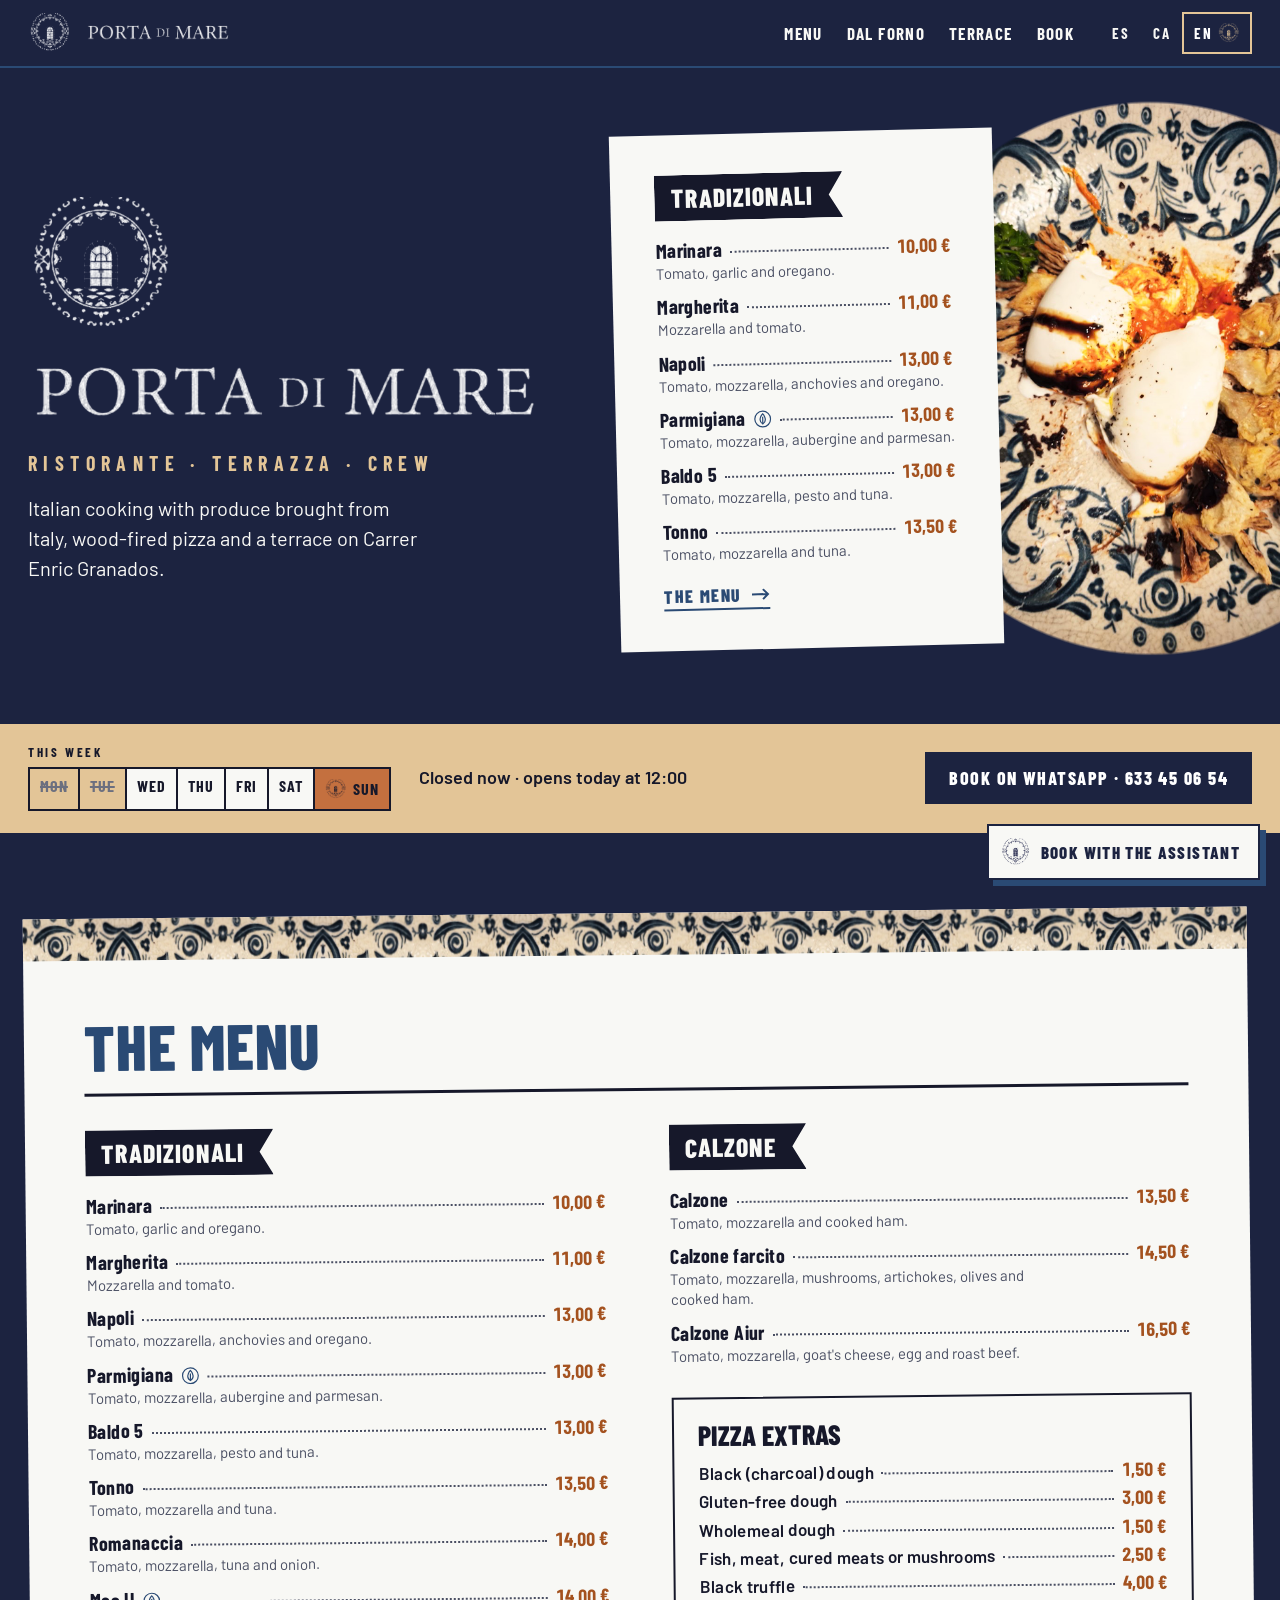
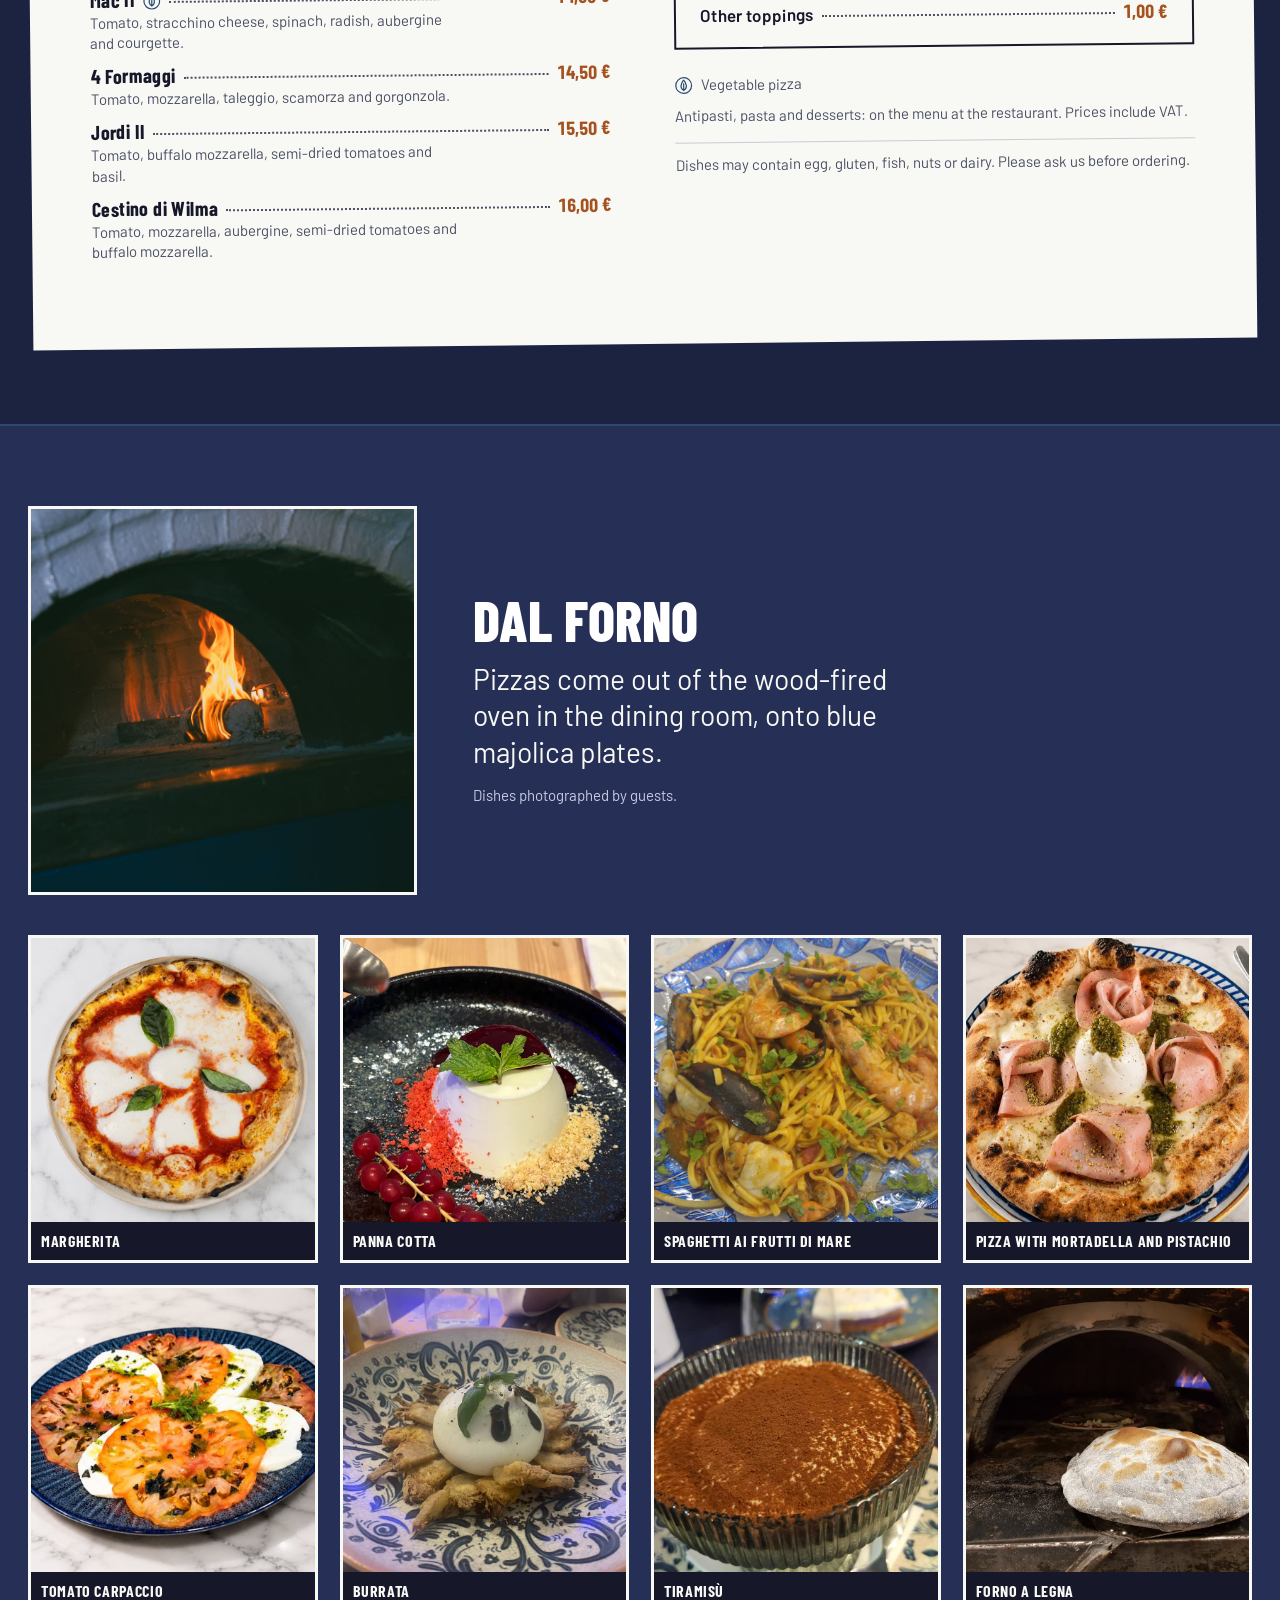
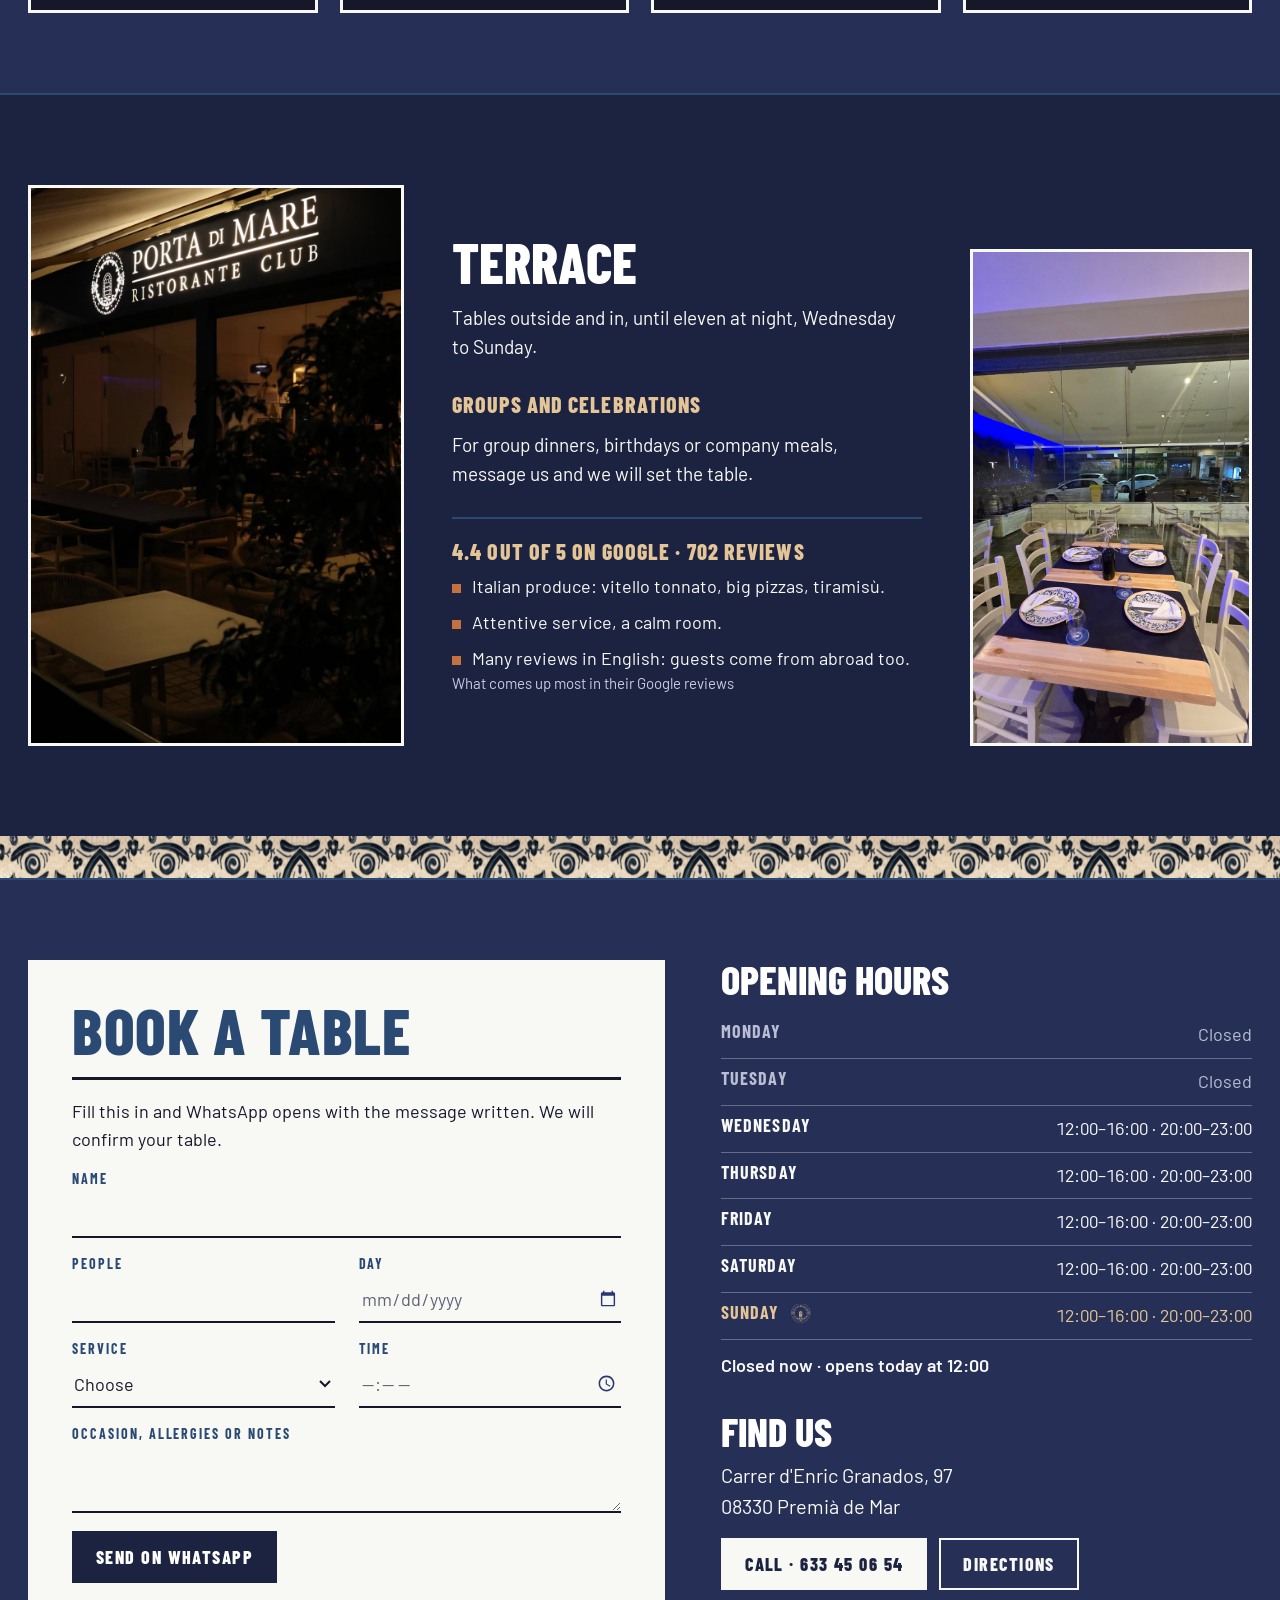
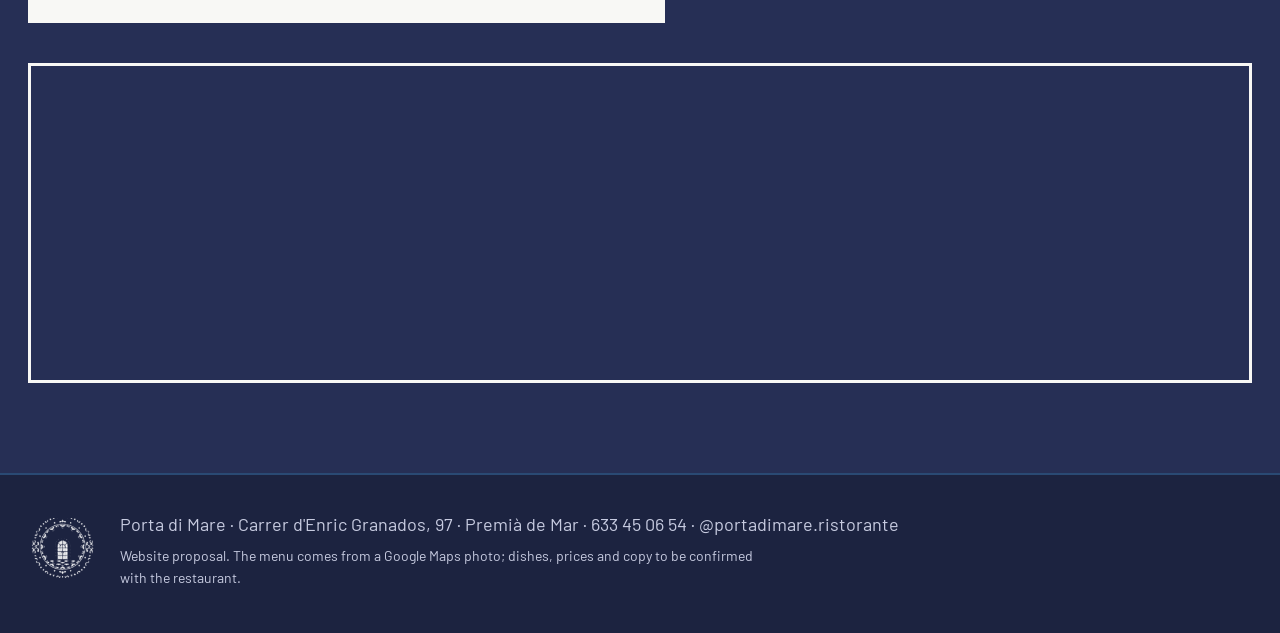
==== index.html @ a1a08112 "Porta di Mare: web, libro de reservas y asistente Web de una página en tres idiomas con la carta, pa" ====
﻿<!doctype html>
<html lang="es">
<head>
<meta charset="utf-8">
<meta name="viewport" content="width=device-width,initial-scale=1">
<meta name="robots" content="noindex,nofollow">
<title>Porta di Mare · Ristorante · Terrazza · Premià de Mar</title>
<meta name="description" content="Porta di Mare, ristorante italiano con horno de leña y terraza en Premià de Mar. Carta de pizzas con precios y reservas por WhatsApp.">
<meta name="theme-color" content="#1c2340">
<link rel="preload" href="fonts/BarlowCondensed-700normal-latin.woff2" as="font" type="font/woff2" crossorigin>
<link rel="stylesheet" href="fonts.css">
<link rel="stylesheet" href="comun.css">
<link rel="stylesheet" href="pdm.css?v=5">
<link rel="stylesheet" href="chat.css?v=2">
</head>
<body>
<a class="salta" href="#carta">Saltar a la carta</a>

<header class="barra">
  <div class="barra-in">
    <a class="barra-marca" href="#inicio" aria-label="Porta di Mare, inicio"><span class="mascara medallon-mask"></span><span class="mascara nombre-mask"></span></a>
    <nav class="barra-nav" aria-label="Secciones">
      <a href="#carta" data-t="nav.carta">Carta</a>
      <a href="#forno" data-t="nav.forno">Dal forno</a>
      <a href="#terrazza" data-t="nav.terrazza">Terrazza</a>
      <a href="#reserva" data-t="nav.reserva">Reservar</a>
    </nav>
    <div class="idiomas" role="group" aria-label="Idioma" data-t-attr="aria-label:nav.idioma">
      <button type="button" data-lang="es" aria-pressed="true" lang="es" aria-label="Castellano">ES</button>
      <button type="button" data-lang="ca" aria-pressed="false" lang="ca" aria-label="Català">CA</button>
      <button type="button" data-lang="en" aria-pressed="false" lang="en" aria-label="English">EN</button>
    </div>
  </div>
</header>

<main>
  <!-- La mesa puesta -->
  <section class="mesa" id="inicio" aria-labelledby="titulo">
    <div class="mesa-in">
      <div class="casa">
        <h1 id="titulo" class="sr">Porta di Mare · Ristorante · Terrazza · Crew</h1>
        <span class="mascara medallon-mask medallon-grande" aria-hidden="true"></span>
        <span class="mascara nombre-mask nombre-grande" aria-hidden="true"></span>
        <p class="lema">Ristorante · Terrazza · Crew</p>
        <p class="linea" data-t="hero.linea">Cocina italiana con producto traído de Italia, pizza al horno de leña y terraza en la calle Enric Granados.</p>
      </div>

      <div class="hoja hoja-mesa">
        <p class="cinta" data-t="carta.tradizionali">Tradizionali</p>
        <ul class="platos" data-carta="pizzas" data-limite="6"></ul>
        <a class="hoja-mas" href="#carta"><span data-t="carta.titulo">La carta</span><span class="flecha" aria-hidden="true"></span></a>
      </div>

      <figure class="plato-mesa" aria-hidden="true">
        <img src="img/plato.png" alt="" width="820" height="820">
      </figure>
    </div>

    <div class="tabla-pino">
      <div class="tabla-in">
        <div class="semana-bloque">
          <p class="etq" data-t="semana">Esta semana</p>
          <ol class="semana" data-semana></ol>
        </div>
        <p class="estado" data-estado aria-live="polite"></p>
        <a class="boton" data-wa-link href="https://wa.me/34633450654" target="_blank" rel="noopener"><span data-t="hero.reservar">Reservar por WhatsApp</span> · 633 45 06 54</a>
      </div>
    </div>
  </section>

  <!-- La carta completa, como su hoja impresa -->
  <section class="seccion-carta" id="carta" aria-labelledby="carta-titulo">
    <div class="hoja hoja-grande">
      <h2 id="carta-titulo" class="hoja-titulo" data-t="carta.titulo">La carta</h2>
      <div class="hoja-cols">
        <div>
          <h3 class="cinta" data-t="carta.tradizionali">Tradizionali</h3>
          <ul class="platos" data-carta="pizzas"></ul>
        </div>
        <div>
          <h3 class="cinta" data-t="carta.calzone">Calzone</h3>
          <ul class="platos" data-carta="calzone"></ul>
          <div class="recuadro">
            <h3 class="recuadro-t" data-t="carta.supl">Suplementos de pizza</h3>
            <ul class="platos platos-supl" data-carta="suplementos"></ul>
          </div>
          <p class="hoja-nota"><span class="vegetal" aria-hidden="true"></span> <span data-t="carta.vegetal">Pizza vegetal, con verduras</span></p>
          <p class="hoja-nota" data-t="carta.nota">Antipasti, pasta y postres: en la carta del local. Precios con IVA.</p>
          <p class="hoja-nota alerg" data-t="carta.alerg">Los productos pueden contener huevo, gluten, pescado, frutos de cáscara o lácteos. Consúltanos antes de pedir.</p>
        </div>
      </div>
    </div>
  </section>

  <!-- Dal forno: el horno y los platos de mayólica -->
  <section class="forno" id="forno" aria-labelledby="forno-titulo">
    <div class="forno-in">
      <figure class="foto foto-horno">
        <img src="img/p/165.jpg" alt="El horno de leña de Porta di Mare encendido" loading="lazy" width="800" height="800">
      </figure>
      <div class="forno-texto">
        <h2 id="forno-titulo" class="titulo" data-t="forno.titulo">Dal forno</h2>
        <p data-t="forno.texto">Las pizzas salen del horno de leña de la sala. Los platos, en mayólica azul.</p>
        <p class="nota" data-t="forno.nota">Platos fotografiados por los clientes.</p>
      </div>
      <ul class="platos-foto" data-galeria>
        <li class="foto"><img src="img/p/009.jpg" alt="Pizza margherita con albahaca, vista desde arriba" loading="lazy" width="800" height="800"><span class="pie-foto" data-t="p.009">Margherita</span></li>
        <li class="foto"><img src="img/p/097.jpg" alt="Panna cotta con frutos rojos en plato negro" loading="lazy" width="800" height="800"><span class="pie-foto" data-t="p.097">Panna cotta</span></li>
        <li class="foto"><img src="img/p/030.jpg" alt="Espaguetis con marisco en plato de mayólica" loading="lazy" width="800" height="800"><span class="pie-foto" data-t="p.030">Spaghetti ai frutti di mare</span></li>
        <li class="foto"><img src="img/p/005.jpg" alt="Pizza con mortadela, burrata y pesto de pistacho" loading="lazy" width="800" height="800"><span class="pie-foto" data-t="p.005">Pizza con mortadela y pistacho</span></li>
        <li class="foto"><img src="img/p/121.jpg" alt="Carpaccio de tomate con burrata en plato azul" loading="lazy" width="800" height="800"><span class="pie-foto" data-t="p.121">Carpaccio de tomate</span></li>
        <li class="foto"><img src="img/p/052.jpg" alt="Burrata con verduras fritas en plato de mayólica azul, vista desde arriba" loading="lazy" width="800" height="800"><span class="pie-foto" data-t="p.052">Burrata</span></li>
        <li class="foto"><img src="img/p/029.jpg" alt="Tiramisù con cacao, visto desde arriba" loading="lazy" width="800" height="800"><span class="pie-foto" data-t="p.014">Tiramisù</span></li>
        <li class="foto"><img src="img/p/147.jpg" alt="Una pizza dentro del horno de leña" loading="lazy" width="800" height="800"><span class="pie-foto">Forno a legna</span></li>
      </ul>
    </div>
  </section>

  <!-- Terrazza: de noche, grupos y opiniones -->
  <section class="terrazza" id="terrazza" aria-labelledby="terr-titulo">
    <div class="terr-in">
      <figure class="foto foto-rotulo">
        <img src="img/p/001v.jpg" alt="El rótulo iluminado «Porta di Mare · Ristorante Club» y la terraza de noche" loading="lazy" width="900" height="1350">
      </figure>
      <div class="terr-texto">
        <h2 id="terr-titulo" class="titulo" data-t="terr.titulo">Terrazza</h2>
        <p data-t="terr.texto">Mesas fuera y dentro, hasta las once de la noche de miércoles a domingo.</p>
        <h3 class="sub" data-t="terr.grupos">Grupos y celebraciones</h3>
        <p data-t="terr.grupos.t">Para cenas de grupo, cumpleaños o empresa, escríbenos y preparamos la mesa.</p>
        <div class="opiniones">
          <h3 class="sub" data-t="op.titulo">4,4 de 5 en Google · 702 opiniones</h3>
          <ul>
            <li data-t="op.t1">Producto italiano: vitello tonnato, pizzas grandes, tiramisù.</li>
            <li data-t="op.t2">Servicio atento y ambiente tranquilo.</li>
            <li data-t="op.t3">Muchas opiniones en inglés: vienen también de fuera.</li>
          </ul>
          <p class="nota" data-t="op.nota">Lo que más se repite en sus opiniones de Google</p>
        </div>
      </div>
      <figure class="foto foto-mesa">
        <img src="img/p/072v.jpg" alt="Una mesa puesta con camino azul marino y platos de mayólica junto a la terraza acristalada" loading="lazy" width="800" height="1422">
      </figure>
    </div>
  </section>

  <div class="cenefa" aria-hidden="true"></div>
  <!-- Reservar y horario -->
  <section class="reserva" id="reserva" aria-labelledby="res-titulo">
    <div class="reserva-in">
      <form class="hoja hoja-form" data-wa="34633450654" data-intro="Hola Porta di Mare, quiero reservar:" data-t-attr="data-intro:f.intro">
        <h2 id="res-titulo" class="hoja-titulo" data-t="res.titulo">Reservar mesa</h2>
        <p data-t="res.texto">Rellena los datos y se abre WhatsApp con el mensaje escrito. Te confirmamos la mesa.</p>
        <div class="campos">
          <label class="campo ancho"><span data-t="f.nombre">Nombre</span><input name="n" required autocomplete="name" data-etiqueta="Nombre" data-t-attr="data-etiqueta:f.nombre"></label>
          <label class="campo"><span data-t="f.personas">Personas</span><input name="p" type="number" min="1" max="60" inputmode="numeric" required data-etiqueta="Personas" data-t-attr="data-etiqueta:f.personas"></label>
          <label class="campo"><span data-t="f.dia">Día</span><input name="d" type="date" required data-etiqueta="Día" data-t-attr="data-etiqueta:f.dia"></label>
          <label class="campo"><span data-t="f.servicio">Servicio</span>
            <select name="s" required data-etiqueta="Servicio" data-t-attr="data-etiqueta:f.servicio">
              <option value="" data-t="f.elige">Elige</option>
              <option data-t="f.comida">Comida</option>
              <option data-t="f.cena">Cena</option>
            </select></label>
          <label class="campo"><span data-t="f.hora">Hora</span><input name="h" type="time" required data-etiqueta="Hora" data-t-attr="data-etiqueta:f.hora"></label>
          <label class="campo ancho"><span data-t="f.notas">Celebración, alergias o comentarios</span><textarea name="x" rows="2" data-etiqueta="Comentarios" data-t-attr="data-etiqueta:f.notas"></textarea></label>
        </div>
        <button class="boton boton-marino" type="submit" data-t="f.enviar">Enviar por WhatsApp</button>
        <button class="chat-alt" type="button" data-abrir-chat hidden>O resérvalo hablando con el asistente</button>
      </form>

      <div class="info">
        <h2 class="titulo" data-t="info.horario">Horario</h2>
        <dl class="tabla">
          <div class="fila cerrada" data-dia="1"><dt data-dl="1">Lunes</dt><dd data-t="cerrado">Cerrado</dd></div>
          <div class="fila cerrada" data-dia="2"><dt data-dl="2">Martes</dt><dd data-t="cerrado">Cerrado</dd></div>
          <div class="fila" data-dia="3"><dt data-dl="3">Miércoles</dt><dd>12:00–16:00 · 20:00–23:00</dd></div>
          <div class="fila" data-dia="4"><dt data-dl="4">Jueves</dt><dd>12:00–16:00 · 20:00–23:00</dd></div>
          <div class="fila" data-dia="5"><dt data-dl="5">Viernes</dt><dd>12:00–16:00 · 20:00–23:00</dd></div>
          <div class="fila" data-dia="6"><dt data-dl="6">Sábado</dt><dd>12:00–16:00 · 20:00–23:00</dd></div>
          <div class="fila" data-dia="0"><dt data-dl="0">Domingo</dt><dd>12:00–16:00 · 20:00–23:00</dd></div>
        </dl>
        <p class="estado" data-estado></p>
        <h2 class="titulo info-donde" data-t="info.donde">Dónde estamos</h2>
        <p class="direccion">Carrer d'Enric Granados, 97<br>08330 Premià de Mar</p>
        <div class="acciones">
          <a class="boton boton-claro" href="tel:+34633450654"><span data-t="info.llamar">Llamar</span> · 633 45 06 54</a>
          <a class="boton boton-hueco" href="https://www.google.com/maps/search/?api=1&amp;query=Porta+di+Mare+Carrer+d%27Enric+Granados+97+Premi%C3%A0+de+Mar" target="_blank" rel="noopener" data-t="info.como">Cómo llegar</a>
        </div>
        
      </div>
      <iframe class="mapa" title="Mapa: Porta di Mare en Premià de Mar" loading="lazy" src="https://www.google.com/maps?q=Porta+di+Mare+Carrer+d%27Enric+Granados+97+Premi%C3%A0+de+Mar&amp;output=embed"></iframe>
    </div>
  </section>
</main>

<footer class="pie">
  <div class="pie-in">
    <span class="mascara medallon-mask pie-medallon" aria-hidden="true"></span>
    <div>
      <p>Porta di Mare · Carrer d'Enric Granados, 97 · Premià de Mar · 633 45 06 54 · @portadimare.ristorante</p>
      <p class="pie-nota" data-t="pie.nota">Propuesta de web. La carta es la de una foto de Google Maps; platos, precios y textos pendientes de confirmar con el restaurante.</p>
    </div>
  </div>
</footer>

<nav class="barra-movil" aria-label="Contacto rápido">
  <a href="tel:+34633450654" data-t="info.llamar">Llamar</a>
  <a class="wa" data-wa-link href="https://wa.me/34633450654" target="_blank" rel="noopener">WhatsApp</a>
</nav>

<script src="supabase-config.js?v=1"></script>
<script src="carta.js?v=1"></script>
<script src="pdm.js?v=4"></script>
<script src="app.js?v=1"></script>
<script src="chat.js?v=4"></script>
</body>
</html>
---- fonts.css ----
﻿@font-face {
  font-family: 'Barlow';
  font-style: italic;
  font-weight: 400;
  font-display: swap;
  src: url(fonts/Barlow-400italic-latin-ext.woff2) format('woff2');
  unicode-range: U+0100-02BA, U+02BD-02C5, U+02C7-02CC, U+02CE-02D7, U+02DD-02FF, U+0304, U+0308, U+0329, U+1D00-1DBF, U+1E00-1E9F, U+1EF2-1EFF, U+2020, U+20A0-20AB, U+20AD-20C4, U+2113, U+2C60-2C7F, U+A720-A7FF;
}
@font-face {
  font-family: 'Barlow';
  font-style: italic;
  font-weight: 400;
  font-display: swap;
  src: url(fonts/Barlow-400italic-latin.woff2) format('woff2');
  unicode-range: U+0000-00FF, U+0131, U+0152-0153, U+02BB-02BC, U+02C6, U+02DA, U+02DC, U+0304, U+0308, U+0329, U+2000-206F, U+20AC, U+2122, U+2191, U+2193, U+2212, U+2215, U+FEFF, U+FFFD;
}
@font-face {
  font-family: 'Barlow';
  font-style: normal;
  font-weight: 400;
  font-display: swap;
  src: url(fonts/Barlow-400normal-latin-ext.woff2) format('woff2');
  unicode-range: U+0100-02BA, U+02BD-02C5, U+02C7-02CC, U+02CE-02D7, U+02DD-02FF, U+0304, U+0308, U+0329, U+1D00-1DBF, U+1E00-1E9F, U+1EF2-1EFF, U+2020, U+20A0-20AB, U+20AD-20C4, U+2113, U+2C60-2C7F, U+A720-A7FF;
}
@font-face {
  font-family: 'Barlow';
  font-style: normal;
  font-weight: 400;
  font-display: swap;
  src: url(fonts/Barlow-400normal-latin.woff2) format('woff2');
  unicode-range: U+0000-00FF, U+0131, U+0152-0153, U+02BB-02BC, U+02C6, U+02DA, U+02DC, U+0304, U+0308, U+0329, U+2000-206F, U+20AC, U+2122, U+2191, U+2193, U+2212, U+2215, U+FEFF, U+FFFD;
}
@font-face {
  font-family: 'Barlow';
  font-style: normal;
  font-weight: 600;
  font-display: swap;
  src: url(fonts/Barlow-600normal-latin-ext.woff2) format('woff2');
  unicode-range: U+0100-02BA, U+02BD-02C5, U+02C7-02CC, U+02CE-02D7, U+02DD-02FF, U+0304, U+0308, U+0329, U+1D00-1DBF, U+1E00-1E9F, U+1EF2-1EFF, U+2020, U+20A0-20AB, U+20AD-20C4, U+2113, U+2C60-2C7F, U+A720-A7FF;
}
@font-face {
  font-family: 'Barlow';
  font-style: normal;
  font-weight: 600;
  font-display: swap;
  src: url(fonts/Barlow-600normal-latin.woff2) format('woff2');
  unicode-range: U+0000-00FF, U+0131, U+0152-0153, U+02BB-02BC, U+02C6, U+02DA, U+02DC, U+0304, U+0308, U+0329, U+2000-206F, U+20AC, U+2122, U+2191, U+2193, U+2212, U+2215, U+FEFF, U+FFFD;
}
@font-face {
  font-family: 'Barlow Condensed';
  font-style: normal;
  font-weight: 500;
  font-display: swap;
  src: url(fonts/BarlowCondensed-500normal-latin-ext.woff2) format('woff2');
  unicode-range: U+0100-02BA, U+02BD-02C5, U+02C7-02CC, U+02CE-02D7, U+02DD-02FF, U+0304, U+0308, U+0329, U+1D00-1DBF, U+1E00-1E9F, U+1EF2-1EFF, U+2020, U+20A0-20AB, U+20AD-20C4, U+2113, U+2C60-2C7F, U+A720-A7FF;
}
@font-face {
  font-family: 'Barlow Condensed';
  font-style: normal;
  font-weight: 500;
  font-display: swap;
  src: url(fonts/BarlowCondensed-500normal-latin.woff2) format('woff2');
  unicode-range: U+0000-00FF, U+0131, U+0152-0153, U+02BB-02BC, U+02C6, U+02DA, U+02DC, U+0304, U+0308, U+0329, U+2000-206F, U+20AC, U+2122, U+2191, U+2193, U+2212, U+2215, U+FEFF, U+FFFD;
}
@font-face {
  font-family: 'Barlow Condensed';
  font-style: normal;
  font-weight: 700;
  font-display: swap;
  src: url(fonts/BarlowCondensed-700normal-latin-ext.woff2) format('woff2');
  unicode-range: U+0100-02BA, U+02BD-02C5, U+02C7-02CC, U+02CE-02D7, U+02DD-02FF, U+0304, U+0308, U+0329, U+1D00-1DBF, U+1E00-1E9F, U+1EF2-1EFF, U+2020, U+20A0-20AB, U+20AD-20C4, U+2113, U+2C60-2C7F, U+A720-A7FF;
}
@font-face {
  font-family: 'Barlow Condensed';
  font-style: normal;
  font-weight: 700;
  font-display: swap;
  src: url(fonts/BarlowCondensed-700normal-latin.woff2) format('woff2');
  unicode-range: U+0000-00FF, U+0131, U+0152-0153, U+02BB-02BC, U+02C6, U+02DA, U+02DC, U+0304, U+0308, U+0329, U+2000-206F, U+20AC, U+2122, U+2191, U+2193, U+2212, U+2215, U+FEFF, U+FFFD;
}
@font-face {
  font-family: 'Barlow Condensed';
  font-style: normal;
  font-weight: 800;
  font-display: swap;
  src: url(fonts/BarlowCondensed-800normal-latin-ext.woff2) format('woff2');
  unicode-range: U+0100-02BA, U+02BD-02C5, U+02C7-02CC, U+02CE-02D7, U+02DD-02FF, U+0304, U+0308, U+0329, U+1D00-1DBF, U+1E00-1E9F, U+1EF2-1EFF, U+2020, U+20A0-20AB, U+20AD-20C4, U+2113, U+2C60-2C7F, U+A720-A7FF;
}
@font-face {
  font-family: 'Barlow Condensed';
  font-style: normal;
  font-weight: 800;
  font-display: swap;
  src: url(fonts/BarlowCondensed-800normal-latin.woff2) format('woff2');
  unicode-range: U+0000-00FF, U+0131, U+0152-0153, U+02BB-02BC, U+02C6, U+02DA, U+02DC, U+0304, U+0308, U+0329, U+2000-206F, U+20AC, U+2122, U+2191, U+2193, U+2212, U+2215, U+FEFF, U+FFFD;
}
---- comun.css ----
/* Piezas comunes: visor de fotos, estado de apertura, día de hoy, menú móvil, accesibilidad.
   Cada web define --acento y --fondo-visor si quiere. */
.visor{border:0;padding:0;background:transparent;max-width:none;max-height:none;width:100vw;height:100vh;overflow:hidden}
.visor::backdrop{background:rgba(10,10,10,.88)}
.visor figure{margin:0;height:100%;display:grid;place-items:center;padding:56px 70px}
.visor img{max-width:100%;max-height:calc(100vh - 140px);object-fit:contain;border-radius:4px}
.visor figcaption{color:#eee;font-size:15px;margin-top:12px;text-align:center}
.visor button{position:fixed;background:rgba(255,255,255,.12);color:#fff;border:0;width:52px;height:52px;border-radius:50%;font-size:30px;line-height:1;cursor:pointer}
.visor button:hover{background:rgba(255,255,255,.25)}
.visor-ant{left:14px;top:50%;transform:translateY(-50%)}
.visor-sig{right:14px;top:50%;transform:translateY(-50%)}
.visor-cerrar{right:14px;top:14px}
[data-galeria] img{cursor:zoom-in}

[data-abierto]{display:inline-flex;align-items:center;gap:8px;font-weight:600}
[data-abierto]::before{content:"";width:9px;height:9px;border-radius:50%;background:currentColor;opacity:.5}
[data-abierto].esta-abierto::before{background:#2fbf5b;opacity:1;box-shadow:0 0 0 4px rgba(47,191,91,.25)}
[data-abierto].esta-cerrado::before{background:#d9534f;opacity:1}

tr.hoy td{font-weight:700}
tr.hoy td:first-child::after{content:" · hoy";font-weight:400;opacity:.75}

.salta{position:absolute;left:-999px;top:0;z-index:99;padding:10px 16px;background:#fff;color:#000}
.salta:focus{left:10px;top:10px}

.mapa{width:100%;aspect-ratio:16/10;border:0;display:block;filter:saturate(.85)}

details.faq{border-bottom:1px solid currentColor;padding:16px 0}
details.faq summary{cursor:pointer;font-weight:700;list-style:none;display:flex;justify-content:space-between;gap:16px}
details.faq summary::-webkit-details-marker{display:none}
details.faq summary::after{content:"+";font-size:1.4em;line-height:1}
details.faq[open] summary::after{content:"–"}
details.faq p{margin:10px 0 0;max-width:62ch}

.resumen-pedido{margin-top:18px;padding:18px 20px;border:2px dashed currentColor;border-radius:10px}
.resumen-pedido p{margin:0 0 8px;font-weight:700}
.resumen-pedido ul{margin:0 0 14px;padding-left:1.1em}
.llamar-pedido{display:inline-block;padding:12px 20px;border-radius:999px;background:#1f7a3e;color:#fff;font-weight:700;text-decoration:none}

@media (prefers-reduced-motion:reduce){*{scroll-behavior:auto!important;animation:none!important;transition:none!important}}
---- pdm.css ----
﻿/* Porta di Mare · la mesa puesta, vista desde arriba.
   Camino de mesa azul marino de fondo, tablas de pino que cruzan, la carta impresa en papel blanco
   con sus cintas negras, platos de mayólica fotografiados desde arriba. Todo plano. */
:root{
  --marino:#1c2340;          /* el camino de mesa */
  --marino-2:#262f55;        /* un paño de mesa algo más claro */
  --papel:#f8f8f5;           /* papel de la carta, blanco frío */
  --tinta:#16182a;
  --mayolica:#2a4a74;        /* el pincel azul de sus platos */
  --terracota:#c4703f;       /* el canto del plato: precios y hoy */
  --terracota-tinta:#a4521f; /* terracota para texto sobre papel */
  --pino:#e3c597;
  --pino-veta:#cfae7c;
  --blanco:#ffffff;
  --gris:#4a4f63;
  color-scheme:light;
}
*{box-sizing:border-box}
html{scroll-behavior:smooth;scroll-padding-top:72px;scrollbar-color:var(--mayolica) var(--marino)}
body{margin:0;background:var(--marino);color:var(--papel);font:400 18px/1.55 "Barlow",system-ui,sans-serif;caret-color:var(--terracota)}
img{display:block;max-width:100%;height:auto}
a{color:inherit;text-underline-offset:.2em}
::selection{background:var(--terracota);color:var(--blanco)}
:focus-visible{outline:3px solid var(--terracota);outline-offset:3px}
h1,h2,h3,p,ul,ol,dl,dd,figure{margin:0}
.sr{position:absolute;width:1px;height:1px;overflow:hidden;clip-path:inset(50%);white-space:nowrap}

/* Su medallón y su nombre, en blanco o en la tinta que toque */
.mascara{display:block;background:var(--m) center/contain no-repeat}
.medallon-mask{--m:url(img/medallon.png);aspect-ratio:460/424}
.nombre-mask{--m:url(img/nombre.png);aspect-ratio:1460/220}

/* ——— Barra de arriba ——— */
.barra{position:sticky;top:0;z-index:20;background:var(--marino);border-bottom:2px solid var(--mayolica)}
.barra-in{display:flex;align-items:center;gap:26px;height:66px;max-width:1280px;margin:0 auto;padding:0 28px}
.barra-marca{display:flex;align-items:center;gap:12px;color:var(--blanco);text-decoration:none}
.barra-marca .medallon-mask{width:44px}
.barra-marca .nombre-mask{width:150px}
.barra-nav{display:flex;gap:24px;margin-left:auto;font:700 17px/1 "Barlow Condensed",sans-serif;text-transform:uppercase;letter-spacing:.08em}
.barra-nav a{text-decoration:none;padding:8px 0}
.barra-nav a:hover{color:var(--terracota)}
.idiomas{display:flex}
.idiomas button{font:700 15px/1 "Barlow Condensed",sans-serif;letter-spacing:.1em;color:var(--papel);background:none;border:2px solid transparent;padding:8px 10px;cursor:pointer}
.idiomas button[aria-pressed="true"]{color:var(--blanco);border-color:var(--pino);display:inline-flex;align-items:center;gap:6px}
.idiomas button[aria-pressed="true"]::after{width:18px;height:18px;color:var(--pino)}
.idiomas button:hover:not([aria-pressed="true"]){color:var(--terracota)}

/* ——— La mesa ——— */
.mesa{position:relative;overflow:hidden}
.mesa-in{position:relative;display:grid;grid-template-columns:minmax(0,5fr) minmax(0,6fr);gap:56px;align-items:center;max-width:1280px;margin:0 auto;padding:64px 28px 76px}
.casa{display:flex;flex-direction:column;gap:20px;color:var(--blanco);position:relative;z-index:2}
.medallon-grande{width:150px}
.nombre-grande{width:min(100%,520px)}
.lema{font:700 20px/1 "Barlow Condensed",sans-serif;letter-spacing:.32em;text-transform:uppercase;color:var(--pino)}
.linea{font-size:20px;line-height:1.5;max-width:36ch;color:var(--papel)}

/* La hoja de la carta: papel blanco, cintas negras, puntos hasta el precio */
.hoja{background:var(--papel);color:var(--tinta);padding:40px 44px}
.hoja-mesa{position:relative;z-index:2;transform:rotate(-1.4deg);max-width:560px;justify-self:start}
.cinta{display:inline-block;background:var(--tinta);color:var(--papel);font:800 26px/1 "Barlow Condensed",sans-serif;letter-spacing:.04em;text-transform:uppercase;padding:10px 30px 10px 16px;margin-bottom:18px;clip-path:polygon(0 0,100% 0,calc(100% - 14px) 50%,100% 100%,0 100%)}
.platos{list-style:none;padding:0;display:flex;flex-direction:column;gap:12px}
.plato-cab{display:flex;align-items:baseline;gap:8px}
.plato-n{font:700 20px/1.1 "Barlow Condensed",sans-serif;letter-spacing:.02em}
.puntos{flex:1;border-bottom:2px dotted var(--gris);transform:translateY(-4px);min-width:20px}
.precio{font:700 19px/1 "Barlow Condensed",sans-serif;color:var(--terracota-tinta);font-variant-numeric:tabular-nums;white-space:nowrap}
.plato-d{font-size:15px;line-height:1.35;color:var(--gris);margin-top:2px;max-width:46ch}
.vegetal{display:inline-block;width:18px;height:18px;flex:none;background:var(--mayolica);-webkit-mask:var(--hoja) center/contain no-repeat;mask:var(--hoja) center/contain no-repeat;transform:translateY(3px);
  --hoja:url("data:image/svg+xml,%3Csvg xmlns='http://www.w3.org/2000/svg' viewBox='0 0 24 24'%3E%3Ccircle cx='12' cy='12' r='10.5' fill='none' stroke='black' stroke-width='1.6'/%3E%3Cpath d='M12 18.5c-3.4-2-4.4-5.2-2.6-9.6 1-2.4 1.9-3.3 2.6-3.9.7.6 1.6 1.5 2.6 3.9 1.8 4.4.8 7.6-2.6 9.6zM12 18.5V9' fill='none' stroke='black' stroke-width='1.6'/%3E%3C/svg%3E")}
.hoja-mas{display:inline-flex;align-items:center;gap:10px;margin-top:22px;font:800 18px/1 "Barlow Condensed",sans-serif;letter-spacing:.08em;text-transform:uppercase;color:var(--mayolica);text-decoration:none;border-bottom:2px solid var(--mayolica);padding-bottom:4px}
.hoja-mas:hover{color:var(--terracota-tinta);border-color:var(--terracota-tinta)}
.flecha{width:18px;height:12px;background:currentColor;-webkit-mask:url("data:image/svg+xml,%3Csvg xmlns='http://www.w3.org/2000/svg' viewBox='0 0 18 12'%3E%3Cpath d='M0 6h16M11 1l5 5-5 5' fill='none' stroke='black' stroke-width='2'/%3E%3C/svg%3E") center/contain no-repeat;mask:url("data:image/svg+xml,%3Csvg xmlns='http://www.w3.org/2000/svg' viewBox='0 0 18 12'%3E%3Cpath d='M0 6h16M11 1l5 5-5 5' fill='none' stroke='black' stroke-width='2'/%3E%3C/svg%3E") center/contain no-repeat}

/* Un plato de mayólica en la mesa, cortado por el borde */
.plato-mesa{position:absolute;right:-150px;top:30px;width:min(46vw,560px);z-index:1;pointer-events:none}
.plato-mesa img{width:100%;aspect-ratio:1}

/* La tabla de pino que cruza la mesa: la semana, el estado y la reserva */
.tabla-pino{background:var(--pino);color:var(--tinta)}
.tabla-in{display:flex;align-items:center;gap:30px;flex-wrap:wrap;max-width:1280px;margin:0 auto;padding:22px 28px}
.etq{font:700 13px/1 "Barlow Condensed",sans-serif;letter-spacing:.2em;text-transform:uppercase;margin-bottom:8px}
.semana{list-style:none;padding:0;display:flex}
.semana li{font:700 16px/1 "Barlow Condensed",sans-serif;text-transform:uppercase;letter-spacing:.06em;padding:9px 10px;border:2px solid var(--tinta);margin-right:-2px;background:var(--papel)}
.semana li.cerrado{color:#6b6f7f;background:transparent;text-decoration:line-through;text-decoration-thickness:2px}
.semana li.hoy{background:var(--terracota);color:var(--tinta);border-color:var(--tinta);display:flex;align-items:center;gap:6px}
.semana li.hoy::before,.fila.hoy dt::after,.idiomas button[aria-pressed="true"]::after{content:"";display:inline-block;width:22px;height:22px;background:currentColor;-webkit-mask:url(img/medallon.png) center/contain no-repeat;mask:url(img/medallon.png) center/contain no-repeat}
.estado{font:600 18px/1.3 "Barlow",sans-serif}
.tabla-pino .estado.abierto{color:#1f5c38}
.tabla-pino .boton{margin-left:auto}

/* Botón: plano. Pulsar invierte. */
.boton{display:inline-block;padding:15px 22px;border:2px solid var(--marino);background:var(--marino);color:var(--blanco);font:800 18px/1 "Barlow Condensed",sans-serif;letter-spacing:.08em;text-transform:uppercase;text-decoration:none;cursor:pointer;white-space:nowrap;transition:background-color .15s,color .15s}
.boton:hover,.boton:active{background:transparent;color:var(--marino)}
.boton-claro{background:var(--papel);border-color:var(--papel);color:var(--marino)}
.boton-claro:hover,.boton-claro:active{background:transparent;color:var(--papel)}
.boton-hueco{background:transparent;border-color:var(--papel);color:var(--papel)}
.boton-hueco:hover,.boton-hueco:active{background:var(--papel);color:var(--marino)}

/* ——— La carta completa ——— */
.seccion-carta{max-width:1280px;margin:0 auto;padding:80px 28px}
.hoja-grande{position:relative;padding:98px 60px 56px;transform:rotate(-.6deg)}
.hoja-grande::before{content:"";position:absolute;left:0;right:0;top:0;height:42px;background:url(img/cenefa.png) left center/auto 42px repeat-x}
.hoja-titulo{font:800 clamp(44px,5vw,70px)/.95 "Barlow Condensed",sans-serif;text-transform:uppercase;letter-spacing:.01em;color:var(--mayolica);margin-bottom:34px;border-bottom:3px solid var(--tinta);padding-bottom:16px}
.hoja-cols{display:grid;grid-template-columns:1fr 1fr;gap:20px 64px}
.hoja-cols>div>.cinta+.platos{margin-bottom:32px}
.recuadro{border:2px solid var(--tinta);padding:22px 24px;margin:6px 0 24px;position:relative}

.recuadro-t{font:800 28px/1 "Barlow Condensed",sans-serif;text-transform:uppercase;margin-bottom:14px}
.platos-supl .plato-n{font:600 17px/1.2 "Barlow",sans-serif}
.platos-supl{gap:8px}
.hoja-nota{font-size:15px;color:var(--gris);margin-top:8px;display:flex;gap:8px;align-items:flex-start}
.alerg{border-top:1px solid #c9ccd6;padding-top:10px;margin-top:14px}

/* ——— Dal forno ——— */
.forno{background:var(--marino-2);border-block:2px solid var(--mayolica)}
.forno-in{display:grid;grid-template-columns:minmax(0,4fr) minmax(0,8fr);gap:40px 56px;max-width:1280px;margin:0 auto;padding:80px 28px;align-items:center}
.foto{position:relative;background:var(--papel);padding:3px}
.foto img{width:100%;aspect-ratio:1;object-fit:cover}
.pie-foto{display:block;background:var(--tinta);color:var(--papel);font:700 16px/1.15 "Barlow Condensed",sans-serif;letter-spacing:.04em;text-transform:uppercase;padding:10px 10px}

.titulo{font:800 clamp(42px,4.4vw,64px)/.95 "Barlow Condensed",sans-serif;text-transform:uppercase;color:var(--blanco)}
.forno-texto{display:flex;flex-direction:column;gap:14px}
.forno-texto p:first-of-type{font-size:clamp(22px,2.2vw,30px)!important;line-height:1.3;max-width:28ch!important}
.forno-texto p{font-size:20px;max-width:40ch}
.nota{font-size:15px!important;color:#c7cbe0}
.platos-foto{grid-column:1 / -1;list-style:none;padding:0;display:grid;grid-template-columns:repeat(4,minmax(0,1fr));gap:22px}

/* ——— Terrazza ——— */
.terr-in{display:grid;grid-template-columns:minmax(0,4fr) minmax(0,5fr) minmax(0,3fr);gap:48px;align-items:center;max-width:1280px;margin:0 auto;padding:90px 28px}

.foto-rotulo img{aspect-ratio:2/3}
.foto-mesa{align-self:end}
.foto-mesa img{aspect-ratio:9/16}
.terr-texto{display:flex;flex-direction:column;gap:14px}
.terr-texto p{font-size:19px;max-width:42ch}
.sub{font:800 22px/1.1 "Barlow Condensed",sans-serif;text-transform:uppercase;letter-spacing:.05em;color:var(--pino);margin-top:16px}
.opiniones{border-top:2px solid var(--mayolica);margin-top:14px;padding-top:4px}
.opiniones ul{list-style:none;padding:0;margin:10px 0 0;display:flex;flex-direction:column;gap:8px}
.opiniones li{font-size:18px;padding-left:20px;position:relative}
.opiniones li::before{content:"";position:absolute;left:0;top:.62em;width:9px;height:9px;background:var(--terracota)}

/* ——— Reserva ——— */
.reserva{background:var(--marino-2);border-top:2px solid var(--mayolica)}
.reserva-in{display:grid;grid-template-columns:minmax(0,6fr) minmax(0,5fr);gap:40px 56px;max-width:1280px;margin:0 auto;padding:80px 28px 90px;align-items:stretch}
.reserva-in>.mapa{grid-column:1 / -1;margin-top:0;aspect-ratio:auto;height:320px;border:3px solid var(--papel)}
.hoja-form{display:flex;flex-direction:column;gap:18px}
.hoja-form .hoja-titulo{margin-bottom:0}
.campos{display:grid;grid-template-columns:1fr 1fr;gap:18px 24px}
.campo{display:flex;flex-direction:column;gap:4px}
.campo.ancho{grid-column:1 / -1}
.campo>span{font:700 14px/1.2 "Barlow Condensed",sans-serif;letter-spacing:.14em;text-transform:uppercase;color:var(--mayolica)}
.campo input,.campo select,.campo textarea{font:400 18px/1.35 "Barlow",sans-serif;color:var(--tinta);background:transparent;border:0;border-bottom:2px solid var(--tinta);border-radius:0;padding:8px 2px;min-height:46px;width:100%}
.campo select{appearance:none;background:url("data:image/svg+xml,%3Csvg xmlns='http://www.w3.org/2000/svg' width='12' height='8'%3E%3Cpath d='M1 1l5 5 5-5' fill='none' stroke='%2316182a' stroke-width='2'/%3E%3C/svg%3E") right 4px center no-repeat}
.campo input::-webkit-calendar-picker-indicator{cursor:pointer;filter:invert(24%) sepia(40%) saturate(900%) hue-rotate(190deg) brightness(85%)}
.campo input::-webkit-datetime-edit{color:var(--tinta)}
.campo input:not(:focus):invalid::-webkit-datetime-edit{color:#5d6274}
form{accent-color:var(--mayolica)}
.campo input:focus,.campo select:focus,.campo textarea:focus{outline:none;background-color:rgba(42,74,116,.08)}
.campo input:focus-visible,.campo select:focus-visible,.campo textarea:focus-visible{outline:2px solid var(--mayolica);outline-offset:2px}
.campo input:user-invalid,.campo select:user-invalid{border-bottom-style:dashed;border-bottom-color:var(--terracota-tinta)}
.boton-marino{align-self:flex-start}
.info .titulo{font-size:40px}
.tabla{margin-top:14px}
.fila{display:flex;justify-content:space-between;gap:14px;padding:9px 0;border-bottom:1px solid rgba(248,248,245,.3);font-variant-numeric:tabular-nums}
.fila dt{font:700 18px/1.2 "Barlow Condensed",sans-serif;letter-spacing:.06em;text-transform:uppercase}
.fila.cerrada{color:#b9bed4}
.fila.hoy{color:var(--pino)}
.fila.hoy dt::after{margin-left:10px;vertical-align:-.3em;color:var(--pino)}
.info .estado{margin-top:14px}
.info .estado.abierto{color:var(--pino)}
.info-donde{margin-top:34px}
.direccion{margin-top:10px;font-size:20px}
.acciones{display:flex;flex-wrap:wrap;gap:12px;margin-top:16px}
.mapa{display:block;width:100%;aspect-ratio:16/10;border:0;margin-top:10px;border:3px solid var(--tinta)}
.cenefa{height:42px;background:url(img/cenefa.png) left center/auto 42px repeat-x}

/* ——— Pie ——— */
.pie{border-top:2px solid var(--mayolica)}
.pie-in{display:flex;gap:22px;align-items:center;max-width:1280px;margin:0 auto;padding:36px 28px 44px;color:#c7cbe0}
.pie-medallon{width:70px;flex:none;color:var(--blanco)}
.pie-nota{font-size:14px;margin-top:6px;max-width:80ch}
.barra-movil{display:none}

/* Visor con los colores de la mesa */
.visor::backdrop{background:rgba(28,35,64,.95)}
.visor img{border-radius:0;border:8px solid var(--papel)}
.visor figcaption{color:var(--papel);font:700 18px/1.2 "Barlow Condensed",sans-serif;letter-spacing:.06em;text-transform:uppercase}
.visor button{border-radius:0;background:var(--papel);color:var(--marino);display:grid;place-items:center}
.visor button:hover{background:var(--pino)}
.resumen-pedido{border:2px solid var(--tinta)!important;border-radius:0!important}

/* El gesto: al cambiar de idioma, la carta se vuelve a imprimir línea a línea */
.imprime .platos li{animation:imprime .6s cubic-bezier(.16,1,.3,1) both;animation-delay:calc(var(--i,0) * 45ms)}
@keyframes imprime{from{clip-path:inset(0 100% 0 0)}to{clip-path:inset(0 0 0 0)}}

@media (max-width:1060px){
  .barra-nav{display:none}
  .idiomas{margin-left:auto}
  .mesa-in{grid-template-columns:1fr;gap:40px;padding:44px 22px 56px}
  .plato-mesa{width:340px;right:-120px;top:20px}
  .hoja-mesa{max-width:none;width:100%}
  .forno-in,.reserva-in{grid-template-columns:1fr}
  .platos-foto{grid-template-columns:repeat(2,minmax(0,1fr))}
  .terr-in{grid-template-columns:1fr 1fr}
  .terr-texto{grid-column:1 / -1;grid-row:1}
}
@media (max-width:640px){
  body{padding-bottom:62px}
  .barra-in{gap:12px;height:60px;padding:0 16px}
  .barra-marca .nombre-mask{width:118px}
  .barra-marca .medallon-mask{width:36px}
  .medallon-grande{width:104px}
  .hoja-mesa{display:none}
  .plato-mesa{display:none}
  .hoja-grande{transform:none}
  .lema{font-size:16px;letter-spacing:.2em}
  .mesa-in{padding:40px 22px 44px}
  .hoja{padding:28px 22px}
  .hoja-mesa{transform:none}
  .tabla-in{padding:18px 16px;gap:16px}
  .semana li{padding:8px 7px;font-size:15px}
  .tabla-pino .boton{margin-left:0;width:100%;text-align:center}
  .seccion-carta{padding:48px 12px}
  .hoja-grande{padding:30px 20px}
  .hoja-cols{grid-template-columns:1fr}
  .forno-in,.terr-in,.reserva-in{padding:56px 16px}
  .platos-foto{gap:12px}
  .terr-in{grid-template-columns:1fr}
  .foto-mesa img{aspect-ratio:4/5}
  .campos{grid-template-columns:1fr}
  .pie-in{padding:30px 16px 36px}
  .barra-movil{display:grid;grid-template-columns:1fr 1fr;position:fixed;left:0;right:0;bottom:0;z-index:30;border-top:2px solid var(--mayolica)}
  .barra-movil a{display:block;padding:18px 10px;text-align:center;text-decoration:none;font:800 18px/1 "Barlow Condensed",sans-serif;letter-spacing:.08em;text-transform:uppercase;background:var(--papel);color:var(--marino)}
  .barra-movil a.wa{background:var(--pino);color:var(--tinta)}
}
@media (prefers-reduced-motion:reduce){html{scroll-behavior:auto}.imprime .platos li{animation:none}}
---- chat.css ----
/* Porta di Mare · asistente de reservas. Una hoja de la carta que se abre en una esquina:
   papel, cinta negra, tinta marina. Sin esquinas redondas. */
.chat-lanza{position:fixed;right:20px;bottom:20px;z-index:40;display:flex;align-items:center;gap:10px;padding:12px 18px 12px 12px;background:var(--papel);color:var(--marino);border:2px solid var(--marino);box-shadow:6px 6px 0 var(--mayolica);font:800 17px/1 "Barlow Condensed",sans-serif;letter-spacing:.08em;text-transform:uppercase;cursor:pointer;transition:transform .15s,box-shadow .15s}
.chat-lanza:hover{transform:translate(-2px,-2px);box-shadow:8px 8px 0 var(--mayolica)}
.chat-lanza .mascara{width:30px;filter:brightness(0) saturate(100%) invert(12%) sepia(30%) saturate(1500%) hue-rotate(200deg)}
.chat-lanza[aria-expanded="true"]{display:none}

.chat{position:fixed;right:20px;bottom:20px;z-index:45;width:min(410px,calc(100vw - 24px));height:min(640px,calc(100dvh - 40px));display:flex;flex-direction:column;background:var(--papel);color:var(--tinta);border:3px solid var(--tinta);box-shadow:10px 10px 0 rgba(22,24,42,.35)}
.chat[hidden],.chat-form[hidden],.chat-nota[hidden]{display:none}
/* Apagado: solo el aviso, la ventana se ajusta al texto */
.chat.apagado{height:auto}
.chat.apagado .chat-hilo{flex:none;padding-bottom:18px}
.chat-cab{display:flex;align-items:center;gap:12px;padding:12px 12px 12px 16px;background:var(--tinta);color:var(--papel)}
.chat-cab .mascara{width:34px;flex:none}
.chat-cab-t{display:flex;flex-direction:column;gap:3px;margin-right:auto}
.chat-cab-t b{font:800 20px/1 "Barlow Condensed",sans-serif;letter-spacing:.06em;text-transform:uppercase}
.chat-cab-t span{font:600 13px/1.2 "Barlow",sans-serif;color:#c7cbe0}
.chat-cerrar{width:40px;height:40px;display:grid;place-items:center;background:none;border:2px solid #4a4f63;color:var(--papel);cursor:pointer}
.chat-cerrar:hover{border-color:var(--terracota);color:var(--terracota)}

.chat-hilo{flex:1;overflow-y:auto;padding:18px 16px 8px;display:flex;flex-direction:column;gap:10px;overscroll-behavior:contain}
.chat-msg{max-width:86%;padding:10px 13px;font-size:16px;line-height:1.45;white-space:pre-wrap;overflow-wrap:anywhere}
.chat-msg.yo{align-self:flex-end;background:var(--marino);color:var(--blanco)}
.chat-msg.ia{align-self:flex-start;background:var(--blanco);border-left:4px solid var(--mayolica);box-shadow:0 0 0 1px #dfe1e8}
.chat-msg.error{border-left-color:var(--terracota-tinta)}
.chat-msg a{color:var(--mayolica);font-weight:700}
.chat-escribe{align-self:flex-start;display:flex;gap:5px;padding:14px 14px;background:var(--blanco);border-left:4px solid var(--mayolica)}
.chat-escribe i{width:7px;height:7px;background:var(--mayolica);animation:chat-punto 1s infinite ease-in-out}
.chat-escribe i:nth-child(2){animation-delay:.15s}
.chat-escribe i:nth-child(3){animation-delay:.3s}
@keyframes chat-punto{0%,80%,100%{opacity:.25;transform:translateY(0)}40%{opacity:1;transform:translateY(-3px)}}

/* La petición guardada: un recuadro como el de los suplementos de la carta */
.chat-ticket{align-self:stretch;border:2px solid var(--tinta);padding:12px 14px;margin:4px 0;background:var(--papel)}
.chat-ticket b{display:inline-block;background:var(--tinta);color:var(--papel);font:800 14px/1 "Barlow Condensed",sans-serif;letter-spacing:.1em;text-transform:uppercase;padding:6px 18px 6px 9px;margin-bottom:8px;clip-path:polygon(0 0,100% 0,calc(100% - 9px) 50%,100% 100%,0 100%)}
.chat-ticket p{font:700 19px/1.25 "Barlow Condensed",sans-serif;letter-spacing:.02em}
.chat-ticket span{display:block;font-size:14px;color:var(--gris);margin-top:4px}

.chat-atajos{display:flex;flex-wrap:wrap;gap:6px;padding:0 16px 10px}
.chat-atajos[hidden]{display:none}
.chat-atajos button{font:700 14px/1 "Barlow Condensed",sans-serif;letter-spacing:.06em;text-transform:uppercase;padding:8px 10px;border:2px solid var(--mayolica);background:transparent;color:var(--mayolica);cursor:pointer}
.chat-atajos button:hover{background:var(--mayolica);color:var(--blanco)}

.chat-form{display:flex;align-items:flex-end;gap:8px;padding:10px 12px 8px;border-top:2px solid var(--tinta)}
.chat-form textarea{flex:1;resize:none;min-height:46px;max-height:120px;font:400 16px/1.4 "Barlow",sans-serif;color:var(--tinta);background:transparent;border:0;border-bottom:2px solid var(--tinta);border-radius:0;padding:10px 2px}
.chat-form textarea:focus{outline:none;background:rgba(42,74,116,.06)}
.chat-form textarea:focus-visible{outline:2px solid var(--mayolica);outline-offset:2px}
.chat-form button{flex:none;height:46px;padding:0 16px;background:var(--marino);border:2px solid var(--marino);color:var(--blanco);font:800 16px/1 "Barlow Condensed",sans-serif;letter-spacing:.08em;text-transform:uppercase;cursor:pointer}
.chat-form button:hover:not(:disabled){background:transparent;color:var(--marino)}
.chat-form button:disabled{opacity:.5;cursor:default}
.chat-nota{font-size:12px;line-height:1.3;color:var(--gris);padding:0 14px 10px}

/* En la sección de reserva: la otra forma de reservar */
.chat-alt{display:inline-flex;align-items:center;gap:8px;align-self:flex-start;background:none;border:0;border-bottom:2px solid var(--mayolica);padding:4px 0;color:var(--mayolica);font:800 17px/1 "Barlow Condensed",sans-serif;letter-spacing:.08em;text-transform:uppercase;cursor:pointer}
.chat-alt:hover{color:var(--terracota-tinta);border-color:var(--terracota-tinta)}
.chat-alt[hidden]{display:none}

@media (max-width:640px){
  .chat-lanza{bottom:74px;right:12px;padding:10px 14px 10px 10px;font-size:15px}
  .chat-lanza .mascara{width:26px}
  .chat{right:0;bottom:0;width:100vw;height:100dvh;border:0;box-shadow:none;z-index:60}
}
@media (prefers-reduced-motion:reduce){.chat-escribe i{animation:none;opacity:.6}.chat-lanza{transition:none}}
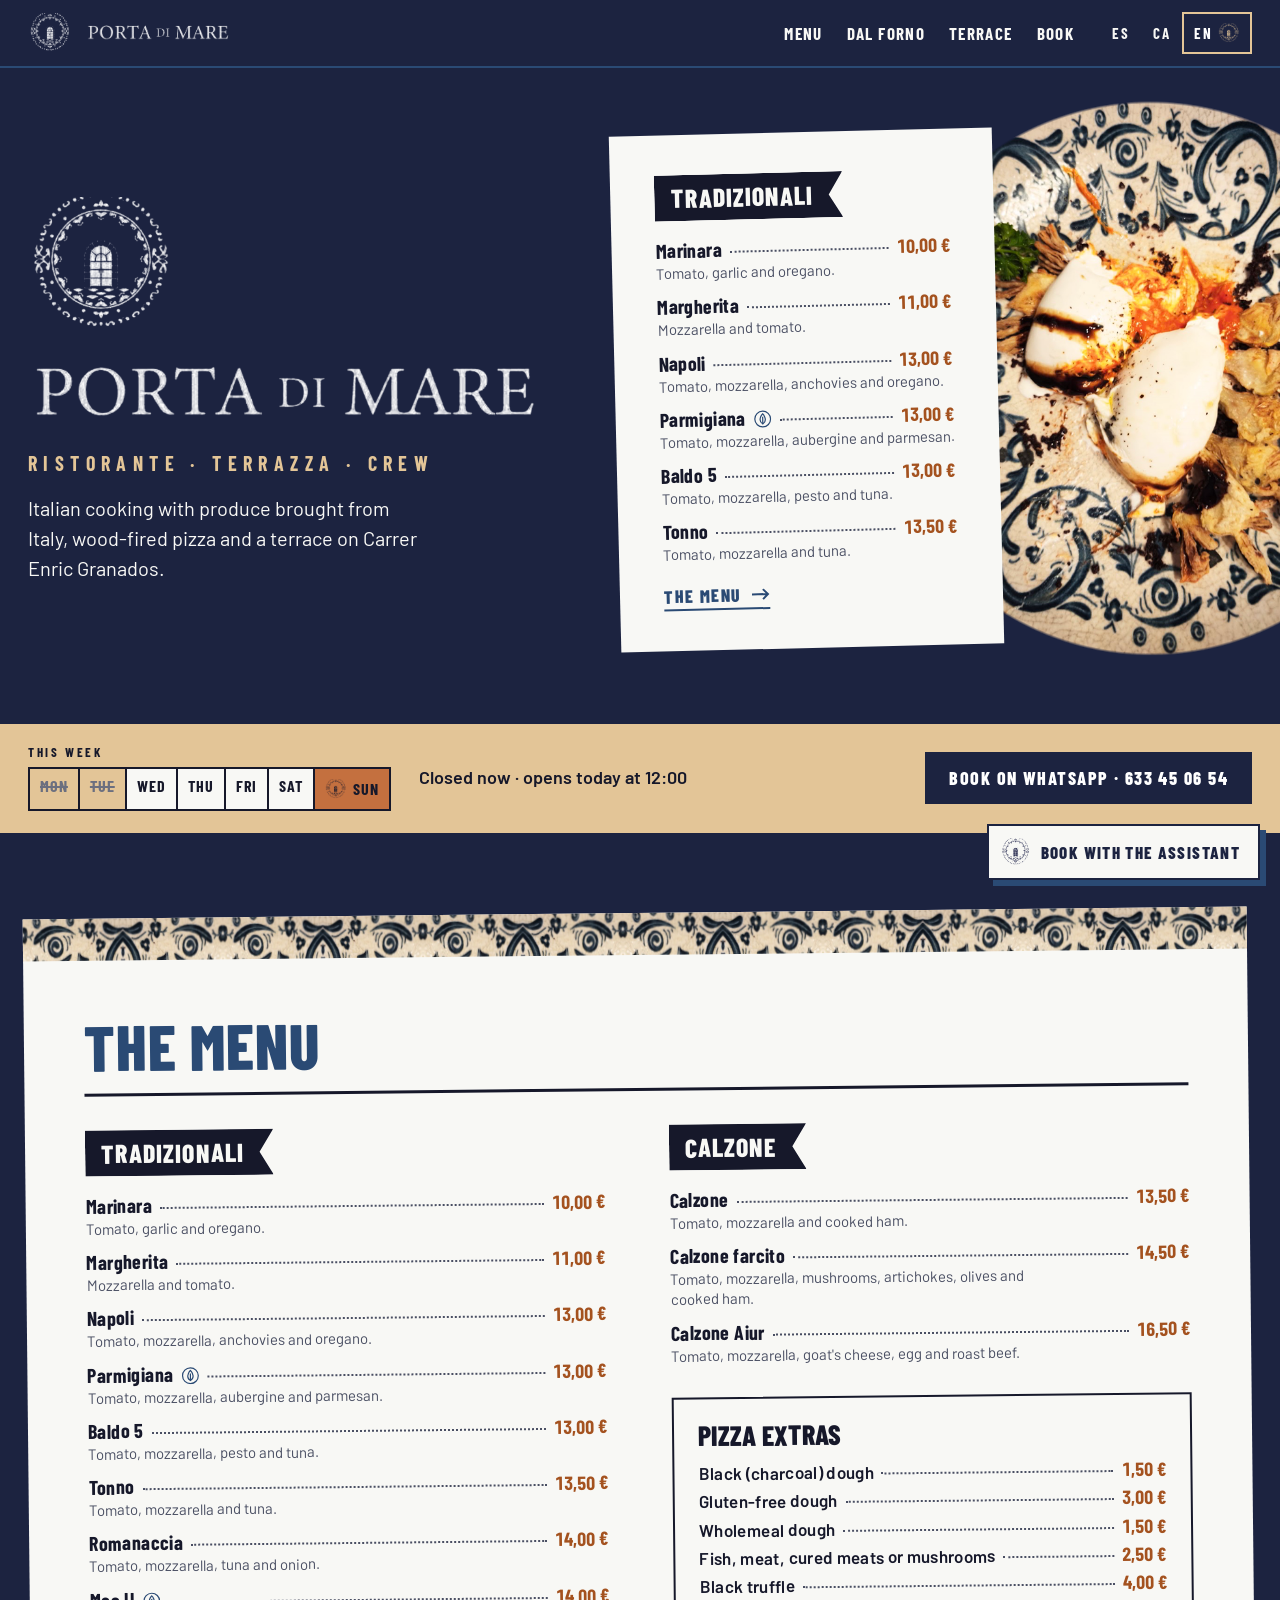
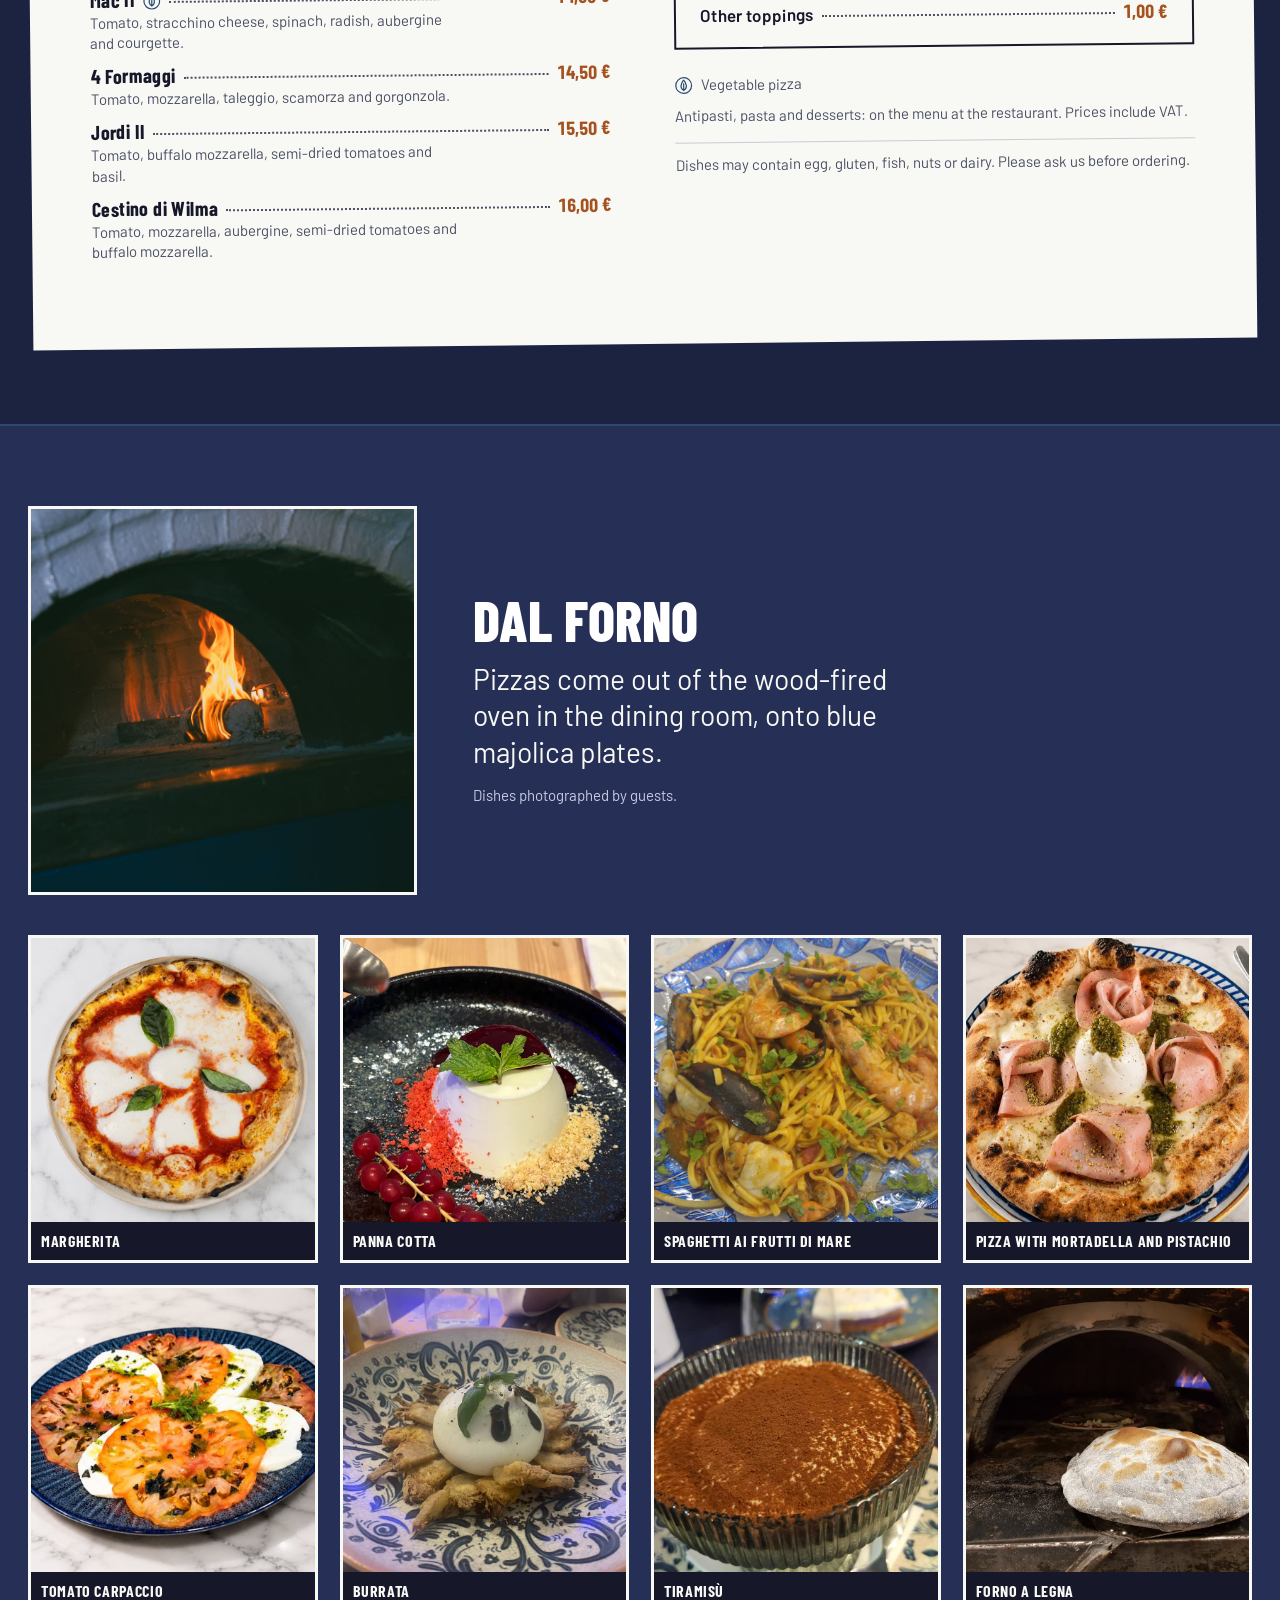
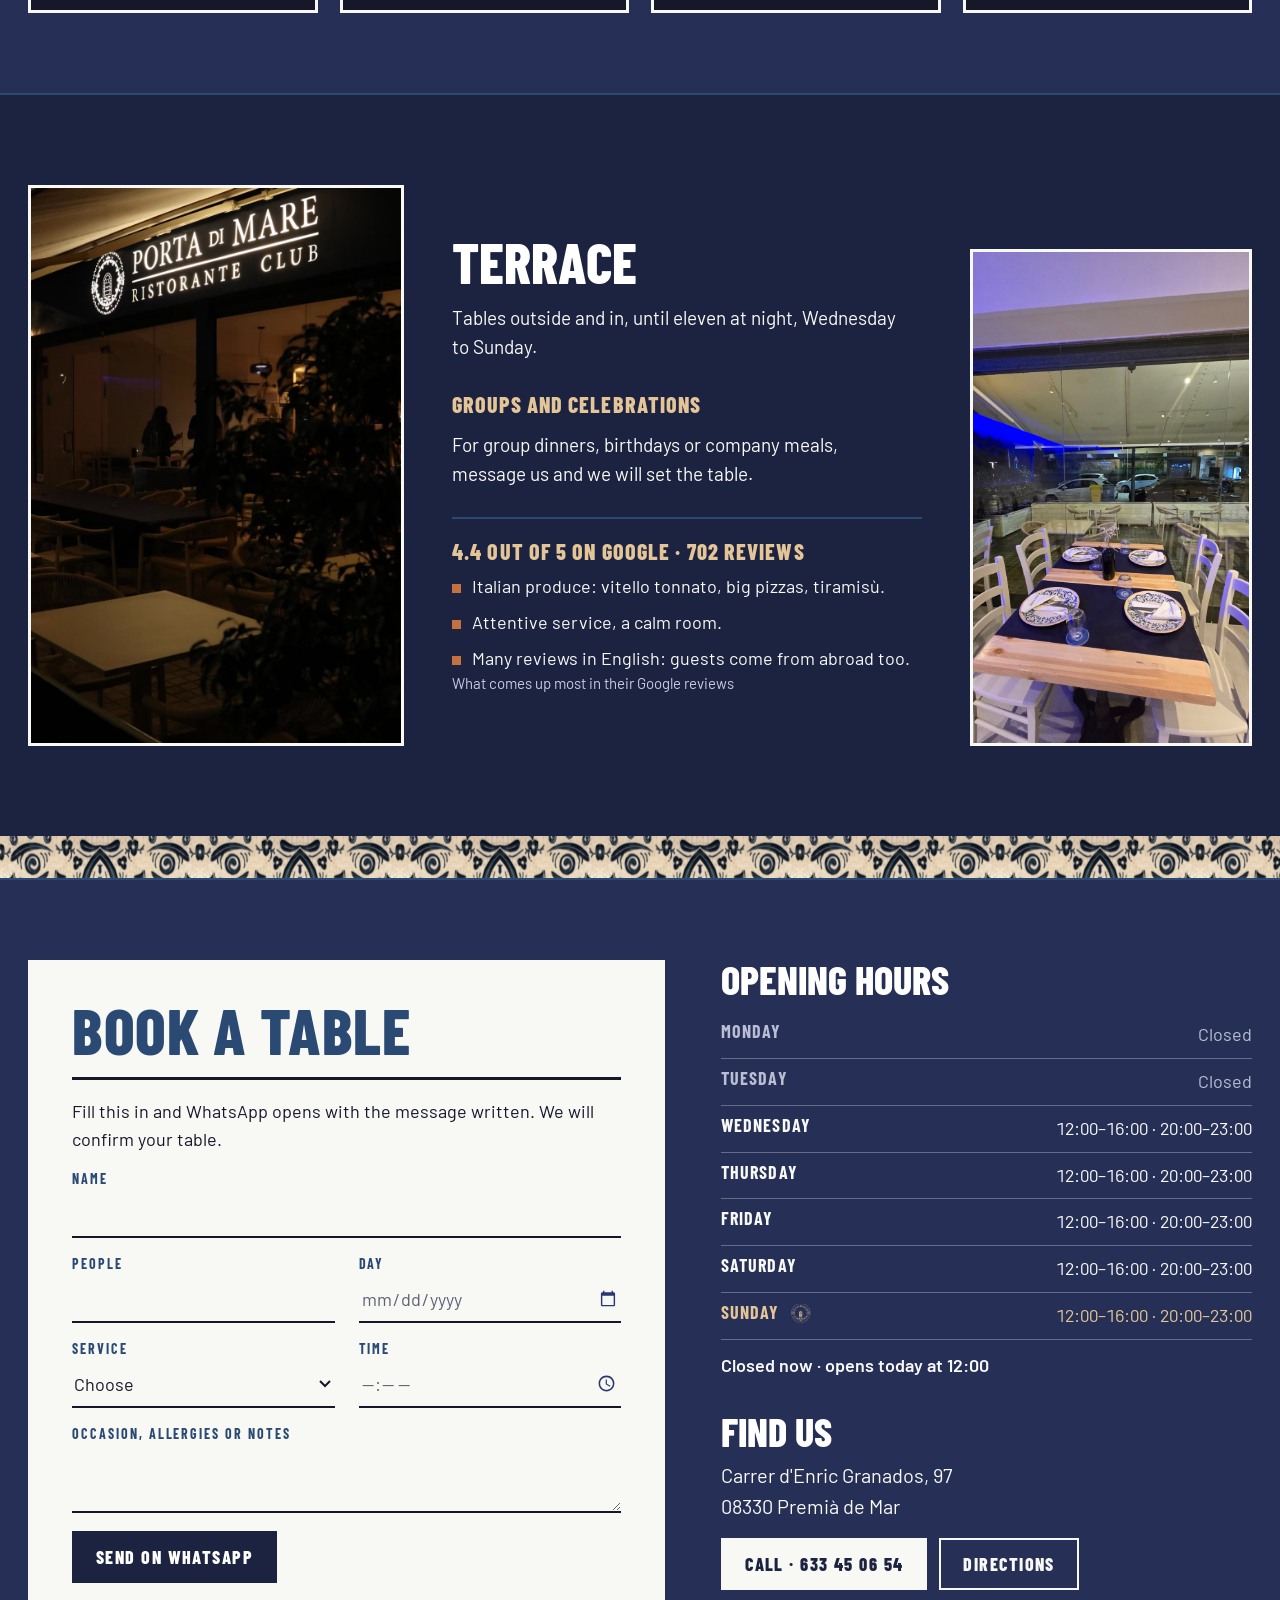
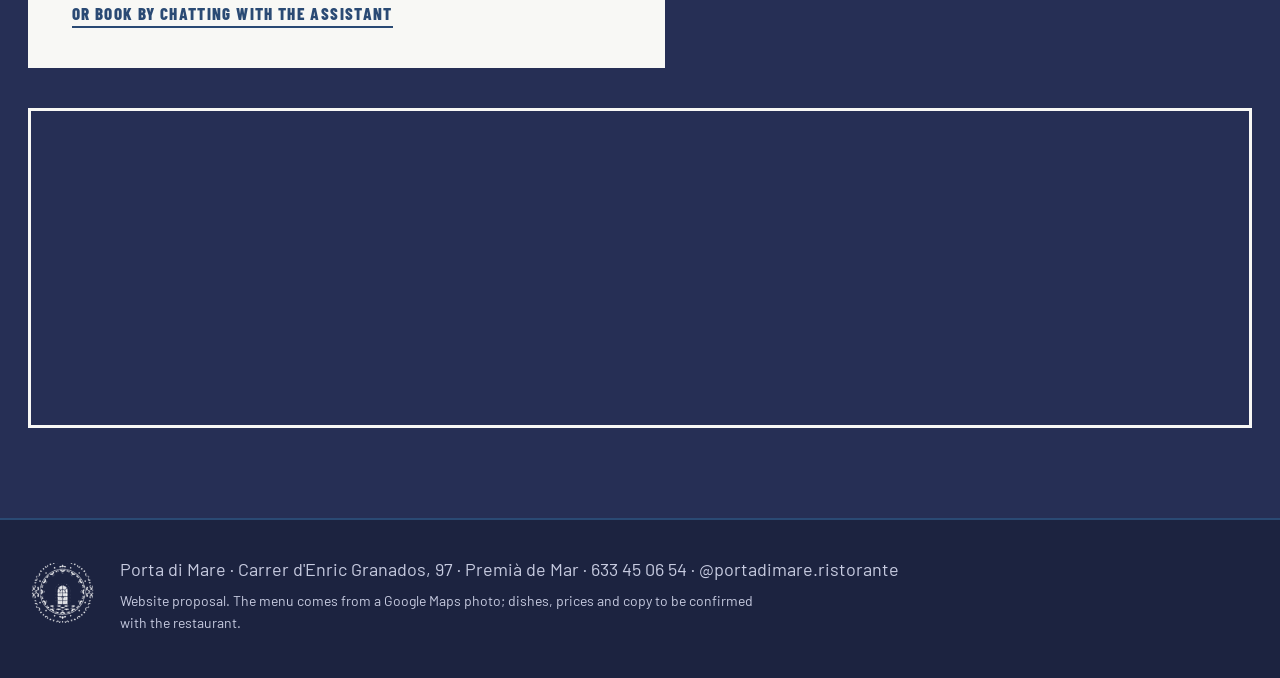
==== commit bae7a8f9: "Código de reserva: el asistente lo da al reservar y permite consultar, cambiar o anular - Telegram: " ====
--- a/index.html
+++ b/index.html
@@ -11,7 +11,7 @@
 <link rel="stylesheet" href="fonts.css">
 <link rel="stylesheet" href="comun.css">
 <link rel="stylesheet" href="pdm.css?v=5">
-<link rel="stylesheet" href="chat.css?v=2">
+<link rel="stylesheet" href="chat.css?v=3">
 </head>
 <body>
 <a class="salta" href="#carta">Saltar a la carta</a>
@@ -211,6 +211,6 @@
 <script src="carta.js?v=1"></script>
 <script src="pdm.js?v=4"></script>
 <script src="app.js?v=1"></script>
-<script src="chat.js?v=4"></script>
+<script src="chat.js?v=5"></script>
 </body>
 </html>
--- a/chat.css
+++ b/chat.css
@@ -61,3 +61,6 @@
   .chat{right:0;bottom:0;width:100vw;height:100dvh;border:0;box-shadow:none;z-index:60}
 }
 @media (prefers-reduced-motion:reduce){.chat-escribe i{animation:none;opacity:.6}.chat-lanza{transition:none}}
+.chat-codigo{margin-top:10px;padding-top:10px;border-top:2px dashed var(--tinta)}
+.chat-codigo small{display:block;font:700 13px/1 "Barlow Condensed",sans-serif;letter-spacing:.1em;text-transform:uppercase;color:var(--gris)}
+.chat-codigo strong{display:block;font:800 30px/1.1 "Barlow Condensed",sans-serif;letter-spacing:.18em;margin:4px 0 2px;user-select:all}
